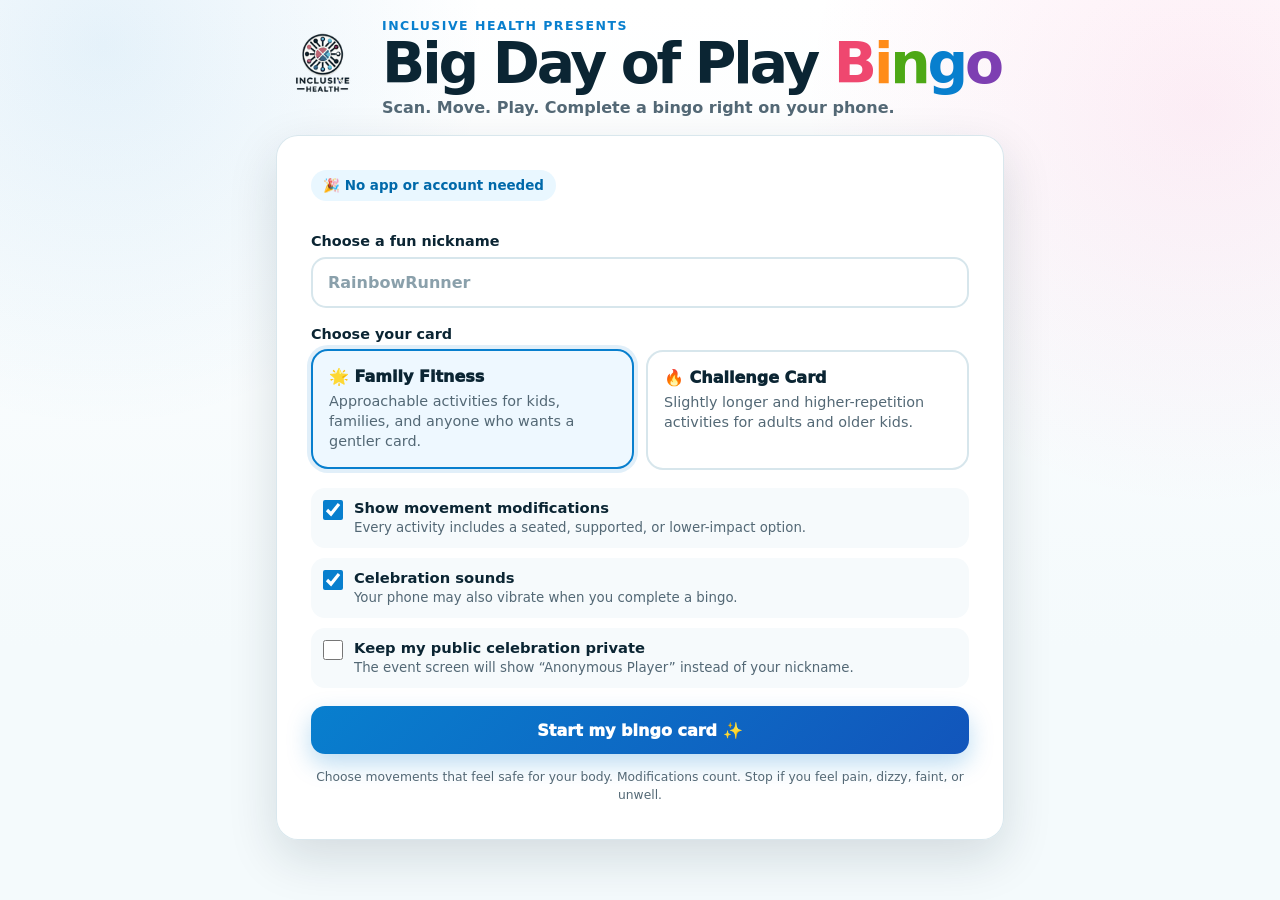
==== index.html @ 02d78797 "Load activity helper before game data" ====
<!doctype html>
<html lang="en">
<head>
  <meta charset="utf-8">
  <meta name="viewport" content="width=device-width, initial-scale=1, viewport-fit=cover">
  <meta name="theme-color" content="#0b2533">
  <meta name="description" content="Inclusive Health's Big Day of Play mobile fitness bingo game.">
  <title>Big Day of Play Bingo | Inclusive Health</title>
  <link rel="manifest" href="manifest.webmanifest">
  <link rel="icon" href="assets/inclusive-health-logo.png">
  <link rel="apple-touch-icon" href="assets/inclusive-health-logo.png">
  <link rel="stylesheet" href="styles-base.css">
  <link rel="stylesheet" href="overlays.css">
  <link rel="stylesheet" href="display.css">
</head>
<body>
  <noscript>This game needs JavaScript enabled to play.</noscript>
  <div id="app" aria-live="polite"></div>
  <div id="toast-region" class="toast-region" aria-live="assertive" aria-atomic="true"></div>
  <canvas id="confetti" class="confetti-canvas" aria-hidden="true"></canvas>
  <script src="config.js"></script>
  <script src="helpers.js" defer></script>
  <script src="data.js" defer></script>
  <script src="core-ui.js" defer></script>
  <script src="core-play.js" defer></script>
  <script src="effects.js" defer></script>
  <script src="sync-display.js" defer></script>
</body>
</html>
---- styles-base.css ----
:root {
  --ink: #0b2533;
  --muted: #536875;
  --paper: #ffffff;
  --wash: #f4fafc;
  --line: #d7e6ec;
  --red: #ef476f;
  --orange: #ff8c1a;
  --green: #4da816;
  --blue: #087fce;
  --purple: #7d3fb2;
  --pink: #ec3d93;
  --yellow: #ffd447;
  --shadow: 0 18px 50px rgba(11, 37, 51, .14);
  --radius: 22px;
}

* { box-sizing: border-box; }
html { min-height: 100%; background: var(--wash); }
body {
  min-height: 100vh;
  margin: 0;
  color: var(--ink);
  background:
    radial-gradient(circle at 8% 5%, rgba(8,127,206,.10), transparent 24rem),
    radial-gradient(circle at 94% 12%, rgba(236,61,147,.09), transparent 25rem),
    linear-gradient(180deg, #fff 0, var(--wash) 72%);
  font-family: ui-rounded, "Arial Rounded MT Bold", system-ui, -apple-system, BlinkMacSystemFont, "Segoe UI", sans-serif;
  -webkit-font-smoothing: antialiased;
}
button, input { font: inherit; }
button { touch-action: manipulation; }
button:focus-visible, input:focus-visible { outline: 4px solid rgba(8,127,206,.28); outline-offset: 3px; }
img { max-width: 100%; }
.hidden { display: none !important; }

.shell { width: min(100%, 760px); margin: 0 auto; padding: max(18px, env(safe-area-inset-top)) 16px max(34px, env(safe-area-inset-bottom)); }
.brandbar { display: flex; align-items: center; justify-content: space-between; gap: 14px; margin-bottom: 16px; }
.brand-logo { width: 92px; height: 92px; object-fit: contain; }
.brand-copy { flex: 1; }
.eyebrow { margin: 0 0 3px; color: var(--blue); font-size: .78rem; font-weight: 900; letter-spacing: .12em; text-transform: uppercase; }
h1, h2, h3, p { margin-top: 0; }
h1 { margin-bottom: 5px; font-size: clamp(2rem, 8vw, 3.55rem); line-height: .96; letter-spacing: -.055em; }
.subtitle { margin: 0; color: var(--muted); font-weight: 700; line-height: 1.45; }
.rainbow-word span:nth-child(6n+1) { color: var(--red); }
.rainbow-word span:nth-child(6n+2) { color: var(--orange); }
.rainbow-word span:nth-child(6n+3) { color: var(--green); }
.rainbow-word span:nth-child(6n+4) { color: var(--blue); }
.rainbow-word span:nth-child(6n+5) { color: var(--purple); }
.rainbow-word span:nth-child(6n) { color: var(--pink); }

.panel { background: rgba(255,255,255,.94); border: 1px solid rgba(215,230,236,.95); border-radius: var(--radius); box-shadow: var(--shadow); }
.welcome-panel { padding: clamp(20px, 5vw, 34px); }
.intro-badge { display: inline-flex; align-items: center; gap: 8px; margin-bottom: 14px; padding: 8px 12px; border-radius: 999px; background: #e9f7ff; color: #0069aa; font-weight: 900; font-size: .84rem; }
.field-label { display: block; margin: 18px 0 8px; font-size: .9rem; font-weight: 900; }
.text-input { width: 100%; border: 2px solid var(--line); border-radius: 15px; padding: 14px 15px; color: var(--ink); background: #fff; font-size: 1rem; font-weight: 750; }
.text-input::placeholder { color: #8aa0ab; }
.mode-grid { display: grid; grid-template-columns: 1fr; gap: 12px; }
.mode-option { position: relative; display: block; cursor: pointer; }
.mode-option input { position: absolute; opacity: 0; pointer-events: none; }
.mode-card { display: block; height: 100%; padding: 16px; border: 2px solid var(--line); border-radius: 17px; background: #fff; transition: .18s ease; }
.mode-option input:checked + .mode-card { border-color: var(--blue); background: #eef8ff; box-shadow: 0 0 0 4px rgba(8,127,206,.12); transform: translateY(-1px); }
.mode-title { display: flex; align-items: center; gap: 8px; margin-bottom: 5px; font-weight: 950; }
.mode-description { margin: 0; color: var(--muted); font-size: .9rem; line-height: 1.4; }
.settings { display: grid; gap: 10px; margin: 18px 0; }
.check-row { display: flex; gap: 11px; align-items: flex-start; padding: 11px 12px; border-radius: 14px; background: #f6fafc; cursor: pointer; }
.check-row input { width: 20px; height: 20px; margin: 1px 0 0; accent-color: var(--blue); }
.check-row strong { display: block; font-size: .92rem; }
.check-row small { display: block; margin-top: 3px; color: var(--muted); line-height: 1.35; }
.primary-btn, .secondary-btn, .ghost-btn, .danger-btn {
  display: inline-flex; align-items: center; justify-content: center; gap: 8px;
  border: 0; border-radius: 14px; min-height: 48px; padding: 12px 18px; font-weight: 950; cursor: pointer;
}
.primary-btn { width: 100%; color: white; background: linear-gradient(135deg, var(--blue), #1255bb); box-shadow: 0 10px 24px rgba(8,127,206,.27); }
.primary-btn:hover { filter: brightness(1.04); }
.primary-btn:disabled { opacity: .5; cursor: not-allowed; box-shadow: none; }
.secondary-btn { color: var(--ink); background: #e9f2f6; }
.ghost-btn { color: var(--ink); background: transparent; border: 1px solid var(--line); }
.danger-btn { color: #8c1734; background: #ffe8ee; }
.safety-note { margin: 15px 3px 0; color: var(--muted); font-size: .77rem; line-height: 1.45; text-align: center; }

.game-shell { width: min(100%, 880px); margin: 0 auto; padding: max(12px, env(safe-area-inset-top)) 10px max(28px, env(safe-area-inset-bottom)); }
.game-topbar { display: flex; align-items: center; gap: 10px; padding: 8px 4px 12px; }
.game-logo { width: 58px; height: 58px; object-fit: contain; }
.game-title { min-width: 0; flex: 1; }
.game-title h1 { margin: 0; font-size: clamp(1.45rem, 6vw, 2.2rem); letter-spacing: -.04em; }
.game-title p { margin: 3px 0 0; color: var(--muted); font-size: .78rem; font-weight: 800; white-space: nowrap; overflow: hidden; text-overflow: ellipsis; }
.icon-btn { width: 44px; height: 44px; border: 1px solid var(--line); border-radius: 14px; background: #fff; color: var(--ink); font-size: 1.15rem; cursor: pointer; }
.status-row { display: grid; grid-template-columns: repeat(3, 1fr); gap: 8px; margin-bottom: 10px; }
.stat-pill { padding: 10px 8px; border-radius: 14px; background: #fff; border: 1px solid var(--line); text-align: center; }
.stat-pill b { display: block; font-size: 1.18rem; line-height: 1; }
.stat-pill span { display: block; margin-top: 4px; color: var(--muted); font-size: .65rem; font-weight: 900; letter-spacing: .04em; text-transform: uppercase; }
.progress-track { height: 8px; margin: 0 2px 12px; overflow: hidden; border-radius: 999px; background: #dce9ee; }
.progress-fill { height: 100%; border-radius: inherit; background: linear-gradient(90deg, var(--red), var(--orange), var(--green), var(--blue), var(--purple)); transition: width .25s ease; }
.bingo-head { display: grid; grid-template-columns: repeat(5, 1fr); gap: 4px; margin-bottom: 4px; }
.bingo-letter { padding: 8px 0; border-radius: 11px 11px 5px 5px; color: white; text-align: center; font-size: clamp(1rem, 5vw, 1.5rem); font-weight: 1000; text-shadow: 0 1px 1px rgba(0,0,0,.15); }
.bingo-letter:nth-child(1) { background: var(--red); }
.bingo-letter:nth-child(2) { background: var(--orange); }
.bingo-letter:nth-child(3) { background: var(--green); }
.bingo-letter:nth-child(4) { background: var(--blue); }
.bingo-letter:nth-child(5) { background: var(--purple); }
.bingo-grid { display: grid; grid-template-columns: repeat(5, 1fr); gap: 4px; }
.bingo-square { position: relative; min-height: clamp(104px, 24vw, 160px); border: 2px solid #cfe0e7; border-radius: 10px; padding: 8px 5px; background: #fff; color: var(--ink); cursor: pointer; overflow: hidden; transition: transform .12s ease, box-shadow .12s ease, border-color .12s ease; }
.bingo-square:active { transform: scale(.975); }
.bingo-square .activity-icon { display: block; margin-bottom: 5px; font-size: clamp(1.35rem, 6vw, 2.2rem); line-height: 1; }
.bingo-square .activity-name { display: block; font-size: clamp(.63rem, 2.65vw, .98rem); line-height: 1.08; font-weight: 950; overflow-wrap: anywhere; }
.bingo-square .tap-hint { display: block; margin-top: 5px; color: #8196a1; font-size: clamp(.48rem, 1.9vw, .64rem); font-weight: 800; }
.bingo-square.completed { color: #073d28; border-color: #44b478; background: linear-gradient(145deg, #e2ffef, #f5fff9); box-shadow: inset 0 0 0 2px rgba(68,180,120,.18); }
.bingo-square.completed::after { content: "✓"; position: absolute; right: 5px; top: 3px; display: grid; place-items: center; width: 21px; height: 21px; border-radius: 50%; color: white; background: #15975a; font-size: .78rem; font-weight: 1000; }
.bingo-square.winning { animation: winnerPulse 1.2s ease 2; border-color: var(--yellow); box-shadow: 0 0 0 4px rgba(255,212,71,.35); }
.bingo-square.free-space { background: linear-gradient(145deg, #fff4bd, #fffdf1); border-color: #f5c42f; }
.bingo-square.free-space .activity-icon { font-size: clamp(1.55rem, 7vw, 2.5rem); }
.game-footer { padding: 14px 6px 3px; color: var(--muted); font-size: .72rem; line-height: 1.45; text-align: center; }
.local-badge { display: inline-flex; align-items: center; gap: 6px; margin-top: 8px; padding: 6px 9px; border-radius: 999px; background: #eef4f6; color: #57707c; font-size: .68rem; font-weight: 900; }
---- overlays.css ----
.modal-backdrop { position: fixed; inset: 0; z-index: 20; display: grid; align-items: end; background: rgba(4,22,31,.62); backdrop-filter: blur(6px); }
.modal { width: min(100%, 620px); max-height: 92vh; margin: 0 auto; overflow: auto; border-radius: 26px 26px 0 0; padding: 18px 18px max(24px, env(safe-area-inset-bottom)); background: white; box-shadow: 0 -22px 70px rgba(0,0,0,.25); }
.modal-handle { width: 44px; height: 5px; margin: 0 auto 14px; border-radius: 99px; background: #d5e0e5; }
.modal-close { float: right; width: 42px; height: 42px; border: 0; border-radius: 50%; background: #edf3f5; color: var(--ink); font-size: 1.15rem; cursor: pointer; }
.challenge-icon { margin: 10px 0 8px; font-size: 3.4rem; line-height: 1; }
.modal h2 { margin-bottom: 8px; font-size: clamp(1.7rem, 8vw, 2.5rem); line-height: 1; letter-spacing: -.04em; }
.challenge-instruction { color: #334c59; font-size: 1rem; font-weight: 720; line-height: 1.5; }
.modification { margin: 16px 0; padding: 14px; border: 1px solid #cfe6f2; border-radius: 15px; background: #eff9fe; color: #174f6d; line-height: 1.45; }
.modification strong { display: block; margin-bottom: 4px; }
.timer-box { margin: 16px 0; padding: 16px; border-radius: 17px; background: #f5f9fb; text-align: center; }
.timer-readout { display: block; margin-bottom: 13px; font-variant-numeric: tabular-nums; font-size: clamp(2.6rem, 14vw, 4.8rem); font-weight: 1000; letter-spacing: -.06em; }
.timer-actions { display: flex; justify-content: center; gap: 8px; flex-wrap: wrap; }
.modal-actions { display: grid; gap: 10px; margin-top: 18px; }
.modal .primary-btn { min-height: 56px; font-size: 1.05rem; }
.completed-message { padding: 16px; border-radius: 16px; background: #e7fff2; color: #0d7142; font-weight: 900; text-align: center; }

.celebration { position: fixed; inset: 0; z-index: 40; display: grid; place-items: center; padding: 20px; background: rgba(6,26,36,.78); backdrop-filter: blur(8px); }
.celebration-card { width: min(100%, 540px); padding: 32px 24px; border-radius: 28px; background: white; text-align: center; box-shadow: 0 28px 80px rgba(0,0,0,.34); animation: celebrationPop .5s cubic-bezier(.2,.9,.25,1.25); }
.celebration-emoji { display: block; font-size: 4.4rem; animation: celebrationBounce .8s ease infinite alternate; }
.celebration h2 { margin: 8px 0; font-size: clamp(2.3rem, 13vw, 4.6rem); line-height: .95; color: var(--blue); letter-spacing: -.06em; }
.celebration p { color: var(--muted); font-weight: 800; line-height: 1.45; }
.celebration-actions { display: grid; gap: 9px; margin-top: 20px; }

.toast-region { position: fixed; z-index: 80; top: max(12px, env(safe-area-inset-top)); left: 50%; width: min(calc(100% - 24px), 480px); transform: translateX(-50%); pointer-events: none; }
.toast { margin-bottom: 8px; padding: 13px 15px; border-radius: 14px; color: white; background: #0b2533; box-shadow: 0 10px 30px rgba(0,0,0,.25); font-weight: 850; animation: toastIn .25s ease; }
.confetti-canvas { position: fixed; inset: 0; z-index: 70; width: 100%; height: 100%; pointer-events: none; }
---- display.css ----
.display-page { min-height: 100vh; padding: 28px; display: grid; grid-template-columns: minmax(300px, .8fr) minmax(420px, 1.2fr); gap: 24px; background: radial-gradient(circle at 50% 0, #143d55, #081f2c 55%, #04141c); color: white; }
.display-brand, .display-feed { border: 1px solid rgba(255,255,255,.13); border-radius: 30px; background: rgba(255,255,255,.07); box-shadow: 0 24px 80px rgba(0,0,0,.28); backdrop-filter: blur(8px); }
.display-brand { display: flex; flex-direction: column; align-items: center; justify-content: center; padding: 26px; text-align: center; }
.display-logo { width: min(220px, 55%); filter: drop-shadow(0 8px 24px rgba(0,0,0,.25)); }
.display-brand h1 { margin: 12px 0 8px; color: white; font-size: clamp(2.3rem, 5vw, 5.1rem); line-height: .9; }
.display-brand p { color: #cbe5f2; font-size: clamp(1rem, 2vw, 1.5rem); font-weight: 800; }
.qr-wrap { width: min(300px, 70%); margin-top: 16px; padding: 15px; border-radius: 22px; background: white; }
.qr-wrap img { display: block; width: 100%; }
.play-url { margin-top: 12px; color: #9ad9ff; font-weight: 900; overflow-wrap: anywhere; }
.display-feed { position: relative; padding: 26px; overflow: hidden; }
.display-feed h2 { margin-bottom: 18px; font-size: clamp(1.5rem, 3vw, 2.7rem); }
.display-stats { display: grid; grid-template-columns: repeat(3, 1fr); gap: 14px; }
.display-stat { padding: 20px 12px; border-radius: 20px; background: rgba(255,255,255,.09); text-align: center; }
.display-stat b { display: block; color: #ffe16b; font-size: clamp(2rem, 5vw, 4.7rem); line-height: 1; }
.display-stat span { display: block; margin-top: 8px; color: #cbe5f2; font-weight: 900; text-transform: uppercase; letter-spacing: .08em; font-size: .77rem; }
.winners-list { display: grid; gap: 11px; margin-top: 22px; }
.winner-row { display: flex; align-items: center; gap: 13px; padding: 15px 16px; border-radius: 17px; background: rgba(255,255,255,.09); animation: winnerRowIn .4s ease; }
.winner-row .medal { font-size: 2rem; }
.winner-row strong { display: block; font-size: 1.18rem; }
.winner-row small { color: #cbe5f2; font-weight: 750; }
.empty-feed { display: grid; place-items: center; min-height: 260px; color: #cbe5f2; text-align: center; font-size: 1.2rem; font-weight: 800; }
.display-status { position: absolute; right: 20px; top: 20px; padding: 7px 10px; border-radius: 99px; background: rgba(255,255,255,.1); color: #cbe5f2; font-size: .7rem; font-weight: 900; }
.fullscreen-btn { position: fixed; right: 16px; bottom: 16px; width: 46px; height: 46px; border: 1px solid rgba(255,255,255,.2); border-radius: 14px; background: rgba(4,20,28,.75); color: white; font-size: 1.2rem; cursor: pointer; }
.display-celebration { position: fixed; inset: 0; z-index: 30; display: grid; place-items: center; padding: 28px; background: rgba(8,22,31,.88); }
.display-celebration-card { width: min(900px, 92vw); padding: 60px 30px; border: 3px solid #ffe16b; border-radius: 38px; background: radial-gradient(circle at top, #164c69, #071f2c); color: white; text-align: center; box-shadow: 0 30px 90px rgba(0,0,0,.5); animation: celebrationPop .5s cubic-bezier(.2,.9,.25,1.25); }
.display-celebration-card .big { font-size: clamp(5rem, 15vw, 11rem); line-height: 1; }
.display-celebration-card h2 { margin: 8px 0; color: #ffe16b; font-size: clamp(3rem, 8vw, 7rem); line-height: .9; }
.display-celebration-card p { margin: 0; color: white; font-size: clamp(1.5rem, 4vw, 3.5rem); font-weight: 900; }

@keyframes winnerPulse { 50% { transform: scale(1.035); } }
@keyframes celebrationPop { from { opacity: 0; transform: scale(.76) rotate(-2deg); } to { opacity: 1; transform: scale(1) rotate(0); } }
@keyframes celebrationBounce { to { transform: translateY(-10px) rotate(4deg); } }
@keyframes toastIn { from { opacity: 0; transform: translateY(-10px); } }
@keyframes winnerRowIn { from { opacity: 0; transform: translateX(20px); } }

@media (min-width: 620px) {
  .mode-grid { grid-template-columns: 1fr 1fr; }
  .modal-backdrop { align-items: center; padding: 18px; }
  .modal { border-radius: 26px; padding-bottom: 24px; }
}
@media (max-width: 850px) {
  .display-page { grid-template-columns: 1fr; }
  .display-brand { min-height: 48vh; }
}
@media (max-width: 430px) {
  .bingo-square { padding: 6px 3px; border-width: 1.5px; }
  .status-row { gap: 5px; }
  .stat-pill { padding: 8px 4px; }
  .game-topbar { gap: 7px; }
  .game-logo { width: 50px; height: 50px; }
}
@media (prefers-reduced-motion: reduce) {
  *, *::before, *::after { animation-duration: .01ms !important; animation-iteration-count: 1 !important; scroll-behavior: auto !important; }
}
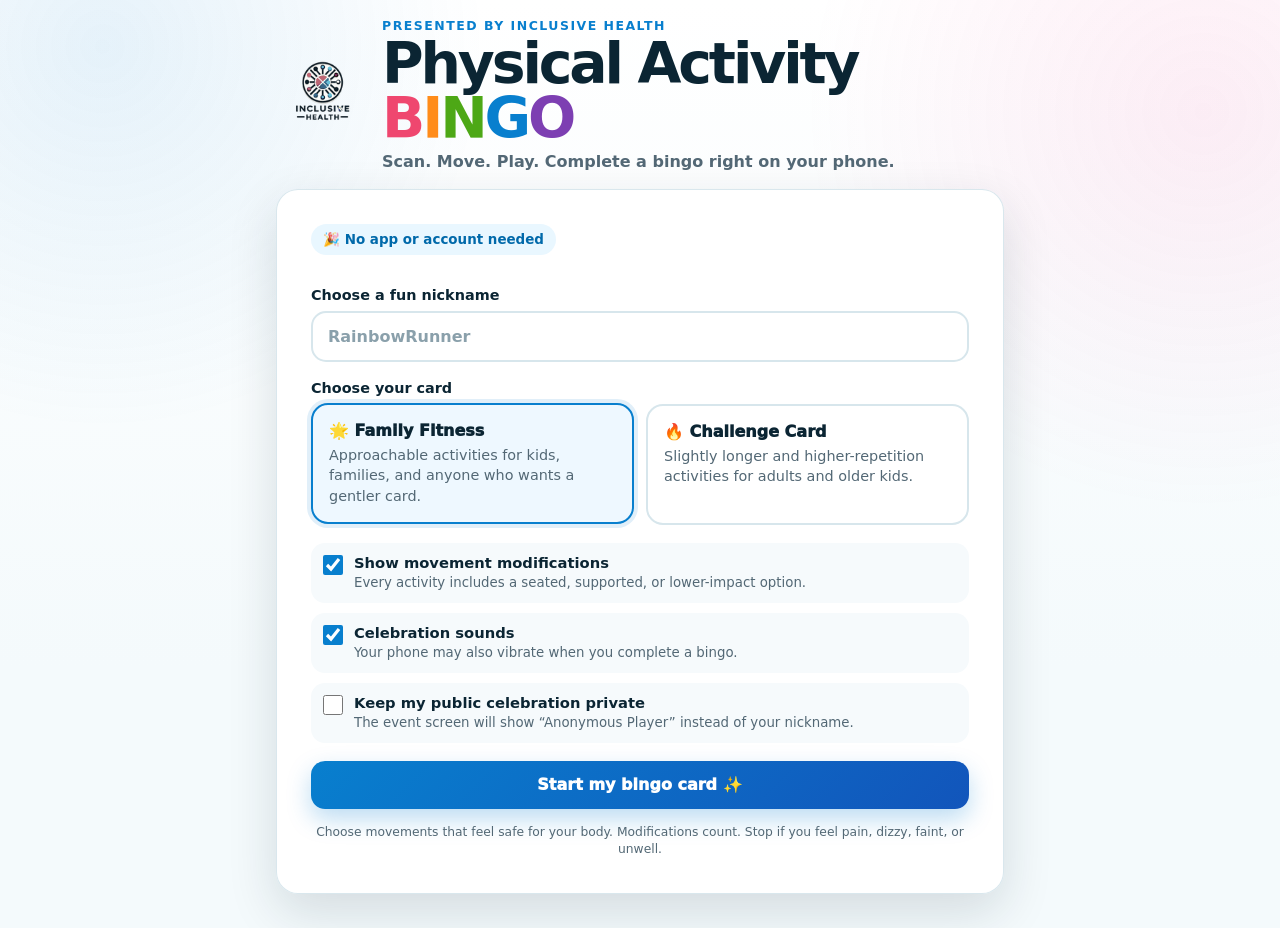
==== commit 915d73d6: "Update page branding for reusable Physical Activity BINGO" ====
--- a/index.html
+++ b/index.html
@@ -3,27 +3,27 @@
 <head>
   <meta charset="utf-8">
   <meta name="viewport" content="width=device-width, initial-scale=1, viewport-fit=cover">
-  <meta name="theme-color" content="#0b2533">
-  <meta name="description" content="Inclusive Health's Big Day of Play mobile fitness bingo game.">
-  <title>Big Day of Play Bingo | Inclusive Health</title>
-  <link rel="manifest" href="manifest.webmanifest">
+  <meta name="theme-color" content="#ff4fa3">
+  <meta name="description" content="Physical Activity BINGO presented by Inclusive Health.">
+  <title>Physical Activity BINGO | Inclusive Health</title>
+  <link rel="manifest" href="manifest.webmanifest?v=20260814-1">
   <link rel="icon" href="assets/inclusive-health-logo.png">
   <link rel="apple-touch-icon" href="assets/inclusive-health-logo.png">
   <link rel="stylesheet" href="styles-base.css">
   <link rel="stylesheet" href="overlays.css">
-  <link rel="stylesheet" href="display.css">
+  <link rel="stylesheet" href="display.css?v=20260814-1">
 </head>
 <body>
   <noscript>This game needs JavaScript enabled to play.</noscript>
   <div id="app" aria-live="polite"></div>
   <div id="toast-region" class="toast-region" aria-live="assertive" aria-atomic="true"></div>
   <canvas id="confetti" class="confetti-canvas" aria-hidden="true"></canvas>
-  <script src="config.js"></script>
+  <script src="config.js?v=20260814-1"></script>
   <script src="helpers.js" defer></script>
   <script src="data.js" defer></script>
-  <script src="core-ui.js" defer></script>
+  <script src="core-ui.js?v=20260814-1" defer></script>
   <script src="core-play.js" defer></script>
   <script src="effects.js" defer></script>
-  <script src="sync-display.js" defer></script>
+  <script src="sync-display.js?v=20260814-1" defer></script>
 </body>
 </html>
--- a/display.css
+++ b/display.css
@@ -1,31 +1,231 @@
-.display-page { min-height: 100vh; padding: 28px; display: grid; grid-template-columns: minmax(300px, .8fr) minmax(420px, 1.2fr); gap: 24px; background: radial-gradient(circle at 50% 0, #143d55, #081f2c 55%, #04141c); color: white; }
-.display-brand, .display-feed { border: 1px solid rgba(255,255,255,.13); border-radius: 30px; background: rgba(255,255,255,.07); box-shadow: 0 24px 80px rgba(0,0,0,.28); backdrop-filter: blur(8px); }
-.display-brand { display: flex; flex-direction: column; align-items: center; justify-content: center; padding: 26px; text-align: center; }
-.display-logo { width: min(220px, 55%); filter: drop-shadow(0 8px 24px rgba(0,0,0,.25)); }
-.display-brand h1 { margin: 12px 0 8px; color: white; font-size: clamp(2.3rem, 5vw, 5.1rem); line-height: .9; }
-.display-brand p { color: #cbe5f2; font-size: clamp(1rem, 2vw, 1.5rem); font-weight: 800; }
-.qr-wrap { width: min(300px, 70%); margin-top: 16px; padding: 15px; border-radius: 22px; background: white; }
-.qr-wrap img { display: block; width: 100%; }
-.play-url { margin-top: 12px; color: #9ad9ff; font-weight: 900; overflow-wrap: anywhere; }
-.display-feed { position: relative; padding: 26px; overflow: hidden; }
-.display-feed h2 { margin-bottom: 18px; font-size: clamp(1.5rem, 3vw, 2.7rem); }
-.display-stats { display: grid; grid-template-columns: repeat(3, 1fr); gap: 14px; }
-.display-stat { padding: 20px 12px; border-radius: 20px; background: rgba(255,255,255,.09); text-align: center; }
-.display-stat b { display: block; color: #ffe16b; font-size: clamp(2rem, 5vw, 4.7rem); line-height: 1; }
-.display-stat span { display: block; margin-top: 8px; color: #cbe5f2; font-weight: 900; text-transform: uppercase; letter-spacing: .08em; font-size: .77rem; }
-.winners-list { display: grid; gap: 11px; margin-top: 22px; }
-.winner-row { display: flex; align-items: center; gap: 13px; padding: 15px 16px; border-radius: 17px; background: rgba(255,255,255,.09); animation: winnerRowIn .4s ease; }
+.display-page {
+  min-height: 100vh;
+  padding: 28px;
+  display: grid;
+  grid-template-columns: minmax(300px, .8fr) minmax(420px, 1.2fr);
+  gap: 24px;
+  background:
+    radial-gradient(circle at 13% 10%, rgba(255, 224, 92, .78) 0, rgba(255, 224, 92, 0) 25%),
+    radial-gradient(circle at 88% 14%, rgba(255, 111, 179, .50) 0, rgba(255, 111, 179, 0) 27%),
+    radial-gradient(circle at 82% 84%, rgba(80, 209, 255, .42) 0, rgba(80, 209, 255, 0) 25%),
+    linear-gradient(145deg, #fff3bd 0%, #ffd1df 31%, #e1d0ff 64%, #bfeeff 100%);
+  color: #26304f;
+}
+
+.display-brand,
+.display-feed {
+  border: 1px solid rgba(255,255,255,.72);
+  border-radius: 30px;
+  background: rgba(255,255,255,.66);
+  box-shadow: 0 22px 70px rgba(88, 63, 126, .17);
+  backdrop-filter: blur(11px);
+}
+
+.display-brand {
+  display: flex;
+  flex-direction: column;
+  align-items: center;
+  justify-content: center;
+  padding: 26px;
+  text-align: center;
+}
+
+.display-logo {
+  display: block;
+  width: clamp(190px, 20vw, 270px);
+  height: auto;
+  margin-bottom: 12px;
+  object-fit: contain;
+  filter: drop-shadow(0 8px 20px rgba(36, 31, 55, .16));
+}
+
+.display-brand h1 {
+  margin: 12px 0 8px;
+  color: #26304f;
+  font-size: clamp(2.3rem, 5vw, 5.1rem);
+  line-height: .9;
+  text-shadow: 0 2px 0 rgba(255,255,255,.5);
+}
+
+.display-brand p {
+  color: #674d76;
+  font-size: clamp(1rem, 2vw, 1.5rem);
+  font-weight: 900;
+}
+
+.qr-wrap {
+  width: min(380px, 82%);
+  margin-top: 16px;
+  padding: 22px;
+  border-radius: 22px;
+  background: white;
+  box-shadow: 0 14px 36px rgba(74, 49, 92, .18);
+}
+
+.qr-wrap img {
+  display: block;
+  width: 100%;
+  height: auto;
+  aspect-ratio: 1;
+  object-fit: contain;
+  image-rendering: auto;
+}
+
+.play-url {
+  margin-top: 12px;
+  color: #176b92;
+  font-weight: 900;
+  overflow-wrap: anywhere;
+}
+
+.display-feed {
+  position: relative;
+  padding: 26px;
+  overflow: hidden;
+}
+
+.display-feed h2 {
+  margin-bottom: 18px;
+  color: #26304f;
+  font-size: clamp(1.5rem, 3vw, 2.7rem);
+}
+
+.display-stats {
+  display: grid;
+  grid-template-columns: repeat(3, 1fr);
+  gap: 14px;
+}
+
+.display-stat {
+  padding: 20px 12px;
+  border: 1px solid rgba(255,255,255,.68);
+  border-radius: 20px;
+  background: rgba(255,255,255,.62);
+  text-align: center;
+  box-shadow: 0 10px 30px rgba(91, 68, 129, .09);
+}
+
+.display-stat b {
+  display: block;
+  font-size: clamp(2rem, 5vw, 4.7rem);
+  line-height: 1;
+}
+
+.display-stat:nth-child(1) b { color: #f05a6f; }
+.display-stat:nth-child(2) b { color: #8057d5; }
+.display-stat:nth-child(3) b { color: #0087a8; }
+
+.display-stat span {
+  display: block;
+  margin-top: 8px;
+  color: #5c5973;
+  font-weight: 900;
+  text-transform: uppercase;
+  letter-spacing: .08em;
+  font-size: .77rem;
+}
+
+.winners-list {
+  display: grid;
+  gap: 11px;
+  margin-top: 22px;
+}
+
+.winner-row {
+  display: flex;
+  align-items: center;
+  gap: 13px;
+  padding: 15px 16px;
+  border: 1px solid rgba(255,255,255,.68);
+  border-radius: 17px;
+  background: rgba(255,255,255,.64);
+  box-shadow: 0 8px 26px rgba(91, 68, 129, .08);
+  animation: winnerRowIn .4s ease;
+}
+
 .winner-row .medal { font-size: 2rem; }
-.winner-row strong { display: block; font-size: 1.18rem; }
-.winner-row small { color: #cbe5f2; font-weight: 750; }
-.empty-feed { display: grid; place-items: center; min-height: 260px; color: #cbe5f2; text-align: center; font-size: 1.2rem; font-weight: 800; }
-.display-status { position: absolute; right: 20px; top: 20px; padding: 7px 10px; border-radius: 99px; background: rgba(255,255,255,.1); color: #cbe5f2; font-size: .7rem; font-weight: 900; }
-.fullscreen-btn { position: fixed; right: 16px; bottom: 16px; width: 46px; height: 46px; border: 1px solid rgba(255,255,255,.2); border-radius: 14px; background: rgba(4,20,28,.75); color: white; font-size: 1.2rem; cursor: pointer; }
-.display-celebration { position: fixed; inset: 0; z-index: 30; display: grid; place-items: center; padding: 28px; background: rgba(8,22,31,.88); }
-.display-celebration-card { width: min(900px, 92vw); padding: 60px 30px; border: 3px solid #ffe16b; border-radius: 38px; background: radial-gradient(circle at top, #164c69, #071f2c); color: white; text-align: center; box-shadow: 0 30px 90px rgba(0,0,0,.5); animation: celebrationPop .5s cubic-bezier(.2,.9,.25,1.25); }
-.display-celebration-card .big { font-size: clamp(5rem, 15vw, 11rem); line-height: 1; }
-.display-celebration-card h2 { margin: 8px 0; color: #ffe16b; font-size: clamp(3rem, 8vw, 7rem); line-height: .9; }
-.display-celebration-card p { margin: 0; color: white; font-size: clamp(1.5rem, 4vw, 3.5rem); font-weight: 900; }
+.winner-row strong { display: block; color: #26304f; font-size: 1.18rem; }
+.winner-row small { color: #69657e; font-weight: 750; }
+
+.empty-feed {
+  display: grid;
+  place-items: center;
+  min-height: 260px;
+  color: #69657e;
+  text-align: center;
+  font-size: 1.2rem;
+  font-weight: 800;
+}
+
+.display-status {
+  position: absolute;
+  right: 20px;
+  top: 20px;
+  padding: 7px 10px;
+  border: 1px solid rgba(255,255,255,.75);
+  border-radius: 99px;
+  background: rgba(255,255,255,.72);
+  color: #276a64;
+  font-size: .7rem;
+  font-weight: 900;
+}
+
+.fullscreen-btn {
+  position: fixed;
+  right: 16px;
+  bottom: 16px;
+  width: 46px;
+  height: 46px;
+  border: 1px solid rgba(255,255,255,.75);
+  border-radius: 14px;
+  background: rgba(255,255,255,.82);
+  color: #26304f;
+  box-shadow: 0 8px 22px rgba(70, 55, 100, .16);
+  font-size: 1.2rem;
+  cursor: pointer;
+}
+
+.display-celebration {
+  position: fixed;
+  inset: 0;
+  z-index: 30;
+  display: grid;
+  place-items: center;
+  padding: 28px;
+  background: rgba(52, 38, 76, .42);
+  backdrop-filter: blur(5px);
+}
+
+.display-celebration-card {
+  width: min(900px, 92vw);
+  padding: 60px 30px;
+  border: 3px solid #ffe169;
+  border-radius: 38px;
+  background: linear-gradient(145deg, #ff719f 0%, #d56ee9 43%, #5abfea 100%);
+  color: white;
+  text-align: center;
+  box-shadow: 0 30px 90px rgba(70, 44, 95, .34);
+  animation: celebrationPop .5s cubic-bezier(.2,.9,.25,1.25);
+}
+
+.display-celebration-card .big {
+  font-size: clamp(5rem, 15vw, 11rem);
+  line-height: 1;
+}
+
+.display-celebration-card h2 {
+  margin: 8px 0;
+  color: #fff8c9;
+  font-size: clamp(3rem, 8vw, 7rem);
+  line-height: .9;
+}
+
+.display-celebration-card p {
+  margin: 0;
+  color: white;
+  font-size: clamp(1.5rem, 4vw, 3.5rem);
+  font-weight: 900;
+}
 
 @keyframes winnerPulse { 50% { transform: scale(1.035); } }
 @keyframes celebrationPop { from { opacity: 0; transform: scale(.76) rotate(-2deg); } to { opacity: 1; transform: scale(1) rotate(0); } }
@@ -38,17 +238,21 @@
   .modal-backdrop { align-items: center; padding: 18px; }
   .modal { border-radius: 26px; padding-bottom: 24px; }
 }
+
 @media (max-width: 850px) {
   .display-page { grid-template-columns: 1fr; }
   .display-brand { min-height: 48vh; }
 }
+
 @media (max-width: 430px) {
   .bingo-square { padding: 6px 3px; border-width: 1.5px; }
   .status-row { gap: 5px; }
   .stat-pill { padding: 8px 4px; }
   .game-topbar { gap: 7px; }
   .game-logo { width: 50px; height: 50px; }
-}
+  .display-logo { width: 210px; }
+}
+
 @media (prefers-reduced-motion: reduce) {
   *, *::before, *::after { animation-duration: .01ms !important; animation-iteration-count: 1 !important; scroll-behavior: auto !important; }
 }
